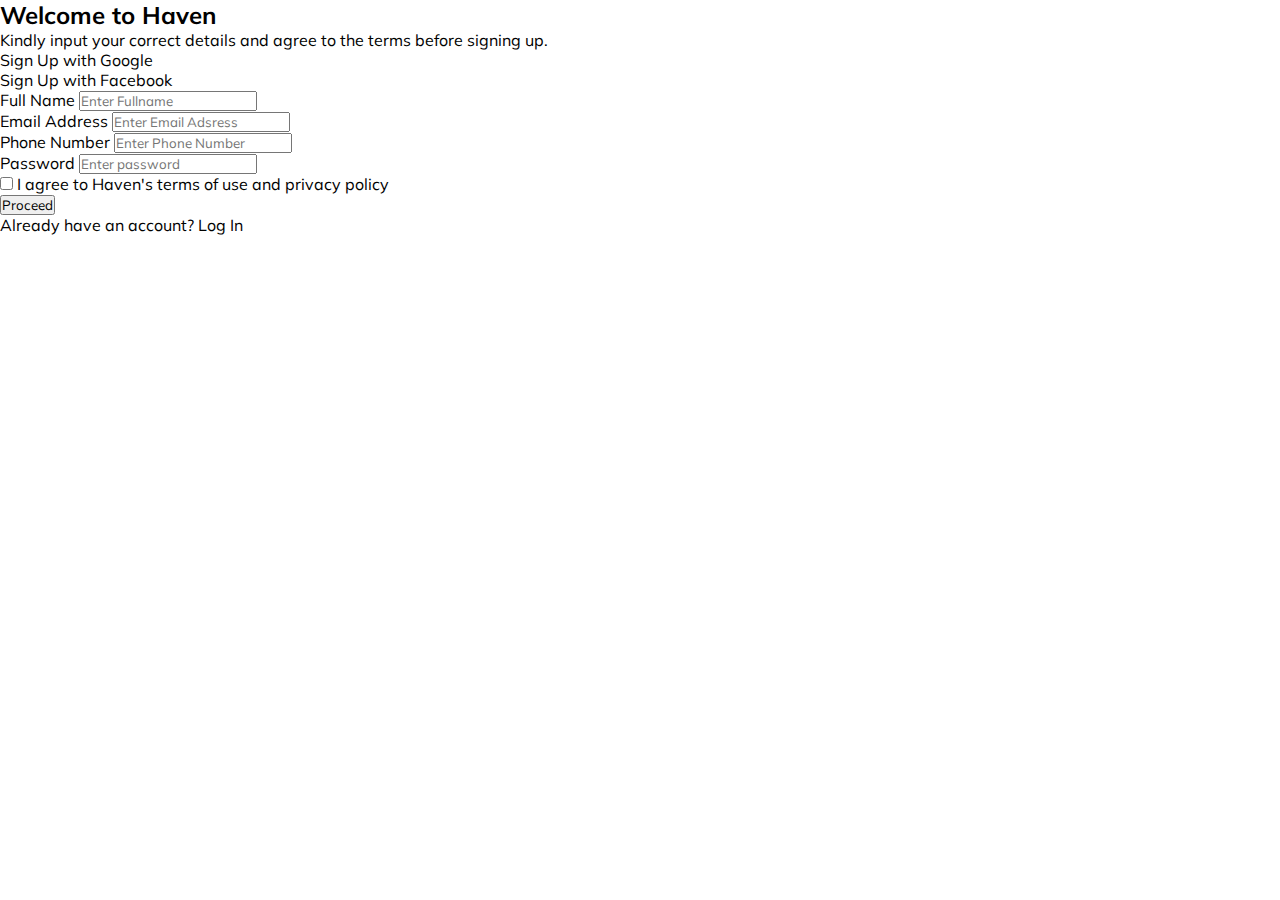
==== Form assessment/index.html @ 83aaa74c "first commit" ====
<!DOCTYPE html>
<html lang="en">
<head>
    <meta charset="UTF-8">
    <meta name="viewport" content="width=device-width, initial-scale=1.0">
    <title>Sign Up Form</title>
    <link rel="stylesheet" href="./style.css">
    <link rel="stylesheet" href="https://cdnjs.cloudflare.com/ajax/libs/font-awesome/6.5.1/css/all.min.css" integrity="sha512-DTOQO9RWCH3ppGqcWaEA1BIZOC6xxalwEsw9c2QQeAIftl+Vegovlnee1c9QX4TctnWMn13TZye+giMm8e2LwA==" crossorigin="anonymous" referrerpolicy="no-referrer"/>
</head>
<body>
    
    <div class="form-container">

        <div class="form-title">
            <h2>Welcome to Haven</h2>
            <i class="fa-solid fa-hand-sparkles"></i>
        </div>

        <div class="form-caption">
            <p>Kindly input your correct details and agree to the terms before signing up.</p>
        </div>

        <div class="google-and-facebook-buttons">

            <div class="google-button">
                <i class="fa-brands fa-google"></i>
                <p>Sign Up with Google</p>
            </div>

            <div class="facebook-button">
                <i class="fa-brands fa-facebook"></i>
                <p>Sign Up with Facebook</p>
            </div>
            
            <form class="form">

                <div class="form-group">
                    <label for="fullname">Full Name</label>
                    <input type="text" id="fullname" placeholder="Enter Fullname">
                    <p class="enter-fullname-alert" id="enter-fullname-alert"></p>
                </div>

                <div class="form-group">
                    <label for="email">Email Address</label>
                    <input type="email" id="email" placeholder="Enter Email Adsress">
                    <p class="enter-email-alert" id="enter-email-alert"></p>
                </div>

                <div class="form-group">
                    <label for="phonenumber">Phone Number</label>
                    <input type="number" id="phonenumber" placeholder="Enter Phone Number">
                    <p class="enter-phonenumber-alert" id="enter-phonenumber-alert"></p>
                </div>

                <div class="form-group">
                    <label for="password">Password</label>
                    <input type="password" id="password" placeholder="Enter password">
                    <p class="enter-password-alert" id="enter-password-alert"></p>
                </div>

                <div class="check-box-container">
                    <input type="checkbox" id="checkbox" name="checkbox" value="checkbox">
                    <label for="checkbox"> I agree to Haven's <span>terms of use</span> and <span>privacy policy</span></label>
                </div>

                <div class="button-container">
                    <button type="submit" class="button" id="button">Proceed</button>
                    <p class="already" id="already">Already have an account? <span>Log In</span></p>
                </div>
                

            </form>
        </div>

    </div>

    <script src="./index.js"></script>
</body>
</html>
---- Form assessment/style.css ----
@import url('https://fonts.googleapis.com/css2?family=Mulish&display=swap');

*{
    padding: 0;
    margin: 0;
    box-sizing: border-box;
    font-family: 'Mulish', sans-serif;
}

.form-container{
    width: 70%;
    height: auto;
}
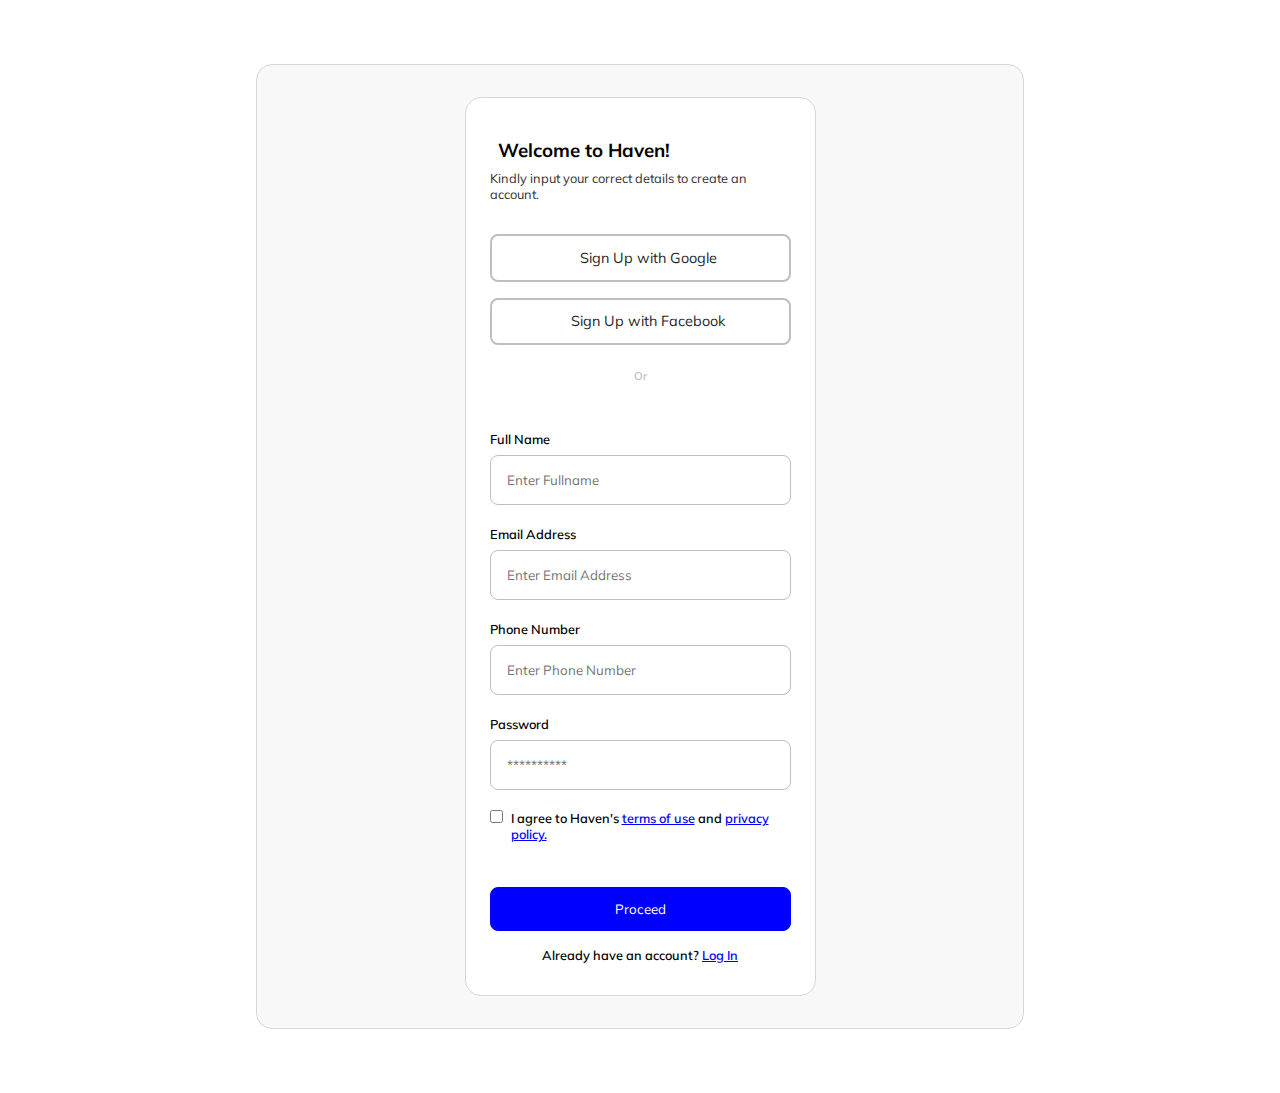
==== commit abe32797: "third commit" ====
--- a/Form assessment/index.html
+++ b/Form assessment/index.html
@@ -8,22 +8,113 @@
     <link rel="stylesheet" href="https://cdnjs.cloudflare.com/ajax/libs/font-awesome/6.5.1/css/all.min.css" integrity="sha512-DTOQO9RWCH3ppGqcWaEA1BIZOC6xxalwEsw9c2QQeAIftl+Vegovlnee1c9QX4TctnWMn13TZye+giMm8e2LwA==" crossorigin="anonymous" referrerpolicy="no-referrer"/>
 </head>
 <body>
-    
-    <div class="form-container">
 
-        <div class="form-title">
-            <h2>Welcome to Haven</h2>
-            <i class="fa-solid fa-hand-sparkles"></i>
+    <div class="sign-up-container">
+
+        <!-- <div class="left-container">
+            <div class="image-container">
+
+            </div>
+        </div> -->
+
+        <div class="right-container">
+            <div class="form-container">
+
+                <div class="form-title-and-caption">
+                    <div class="form-title">
+                        <h3>Welcome to Haven!</h3>
+                        <i class="fa-solid fa-hand-sparkles"></i>
+                    </div>
+            
+                    <div class="form-caption">
+                        <p>Kindly input your correct details to create an account.</p>
+                    </div>
+                </div>
+                
+        
+                <div class="google-and-facebook-buttons">
+        
+                    <div class="google-button">
+                        <i class="fab fa-google"></i>
+                        <p>Sign Up with Google</p>
+                    </div>
+        
+                    <div class="facebook-button">
+                        <i class="fa-brands fa-facebook"></i>
+                        <p>Sign Up with Facebook</p>
+                    </div>
+        
+                    <div class="or-container">
+                        <p>Or</p>
+                    </div>
+
+                    <p class="crossCheck" id="crossCheck"></p>
+                    
+                </div>
+        
+                <form class="form">
+        
+                    <div class="form-group">
+                        <label for="fullname">Full Name</label>
+                        <input type="text" id="fullname" placeholder="Enter Fullname">
+                        <p class="enter-fullname-alert" id="enter-fullname-alert"></p>
+                    </div>
+        
+                    <div class="form-group">
+                        <label for="email">Email Address</label>
+                        <input type="email" id="email" placeholder="Enter Email Address">
+                        <p class="enter-email-alert" id="enter-email-alert"></p>
+                    </div>
+        
+                    <div class="form-group">
+                        <label for="phonenumber">Phone Number</label>
+                        <input type="number" id="phonenumber" placeholder="Enter Phone Number">
+                        <p class="enter-phonenumber-alert" id="enter-phonenumber-alert"></p>
+                    </div>
+        
+                    <div class="form-group">
+                        <label for="password">Password</label>
+                        <input type="password" id="password" placeholder="**********">
+                        <i class="fa-regular fa-eye-slash" id="eyeIcon"></i>
+                        <p class="enter-password-alert" id="enter-password-alert"></p>
+                    </div>
+        
+                    <div class="check-box-container">
+                        <input type="checkbox" id="checkbox" name="checkbox" value="checkbox" class="checkbox">
+                        <label for="checkbox"> I agree to Haven's <span>terms of use</span> and <span>privacy policy.</span></label>
+                    </div>
+        
+                    <div class="button-container">
+                        <button type="submit" class="button" id="button">Proceed</button>
+                        <p class="already" id="already">Already have an account? <span>Log In</span></p>
+                    </div>
+                    
+        
+                </form>
+        
+            </div>
         </div>
 
-        <div class="form-caption">
-            <p>Kindly input your correct details and agree to the terms before signing up.</p>
+    </div>
+    
+    <!-- <div class="form-container">
+
+        <div class="form-title-and-caption">
+            <div class="form-title">
+                <h3>Welcome to Haven!</h3>
+                <i class="fa-solid fa-hand-sparkles"></i>
+            </div>
+    
+            <div class="form-caption">
+                <p>Kindly input your correct details to create an account.</p>
+            </div>
         </div>
+        
 
         <div class="google-and-facebook-buttons">
 
             <div class="google-button">
-                <i class="fa-brands fa-google"></i>
+                <i class="fab fa-google"></i>
                 <p>Sign Up with Google</p>
             </div>
 
@@ -31,48 +122,54 @@
                 <i class="fa-brands fa-facebook"></i>
                 <p>Sign Up with Facebook</p>
             </div>
+
+            <div class="or-container">
+                <p>Or</p>
+            </div>
             
-            <form class="form">
-
-                <div class="form-group">
-                    <label for="fullname">Full Name</label>
-                    <input type="text" id="fullname" placeholder="Enter Fullname">
-                    <p class="enter-fullname-alert" id="enter-fullname-alert"></p>
-                </div>
-
-                <div class="form-group">
-                    <label for="email">Email Address</label>
-                    <input type="email" id="email" placeholder="Enter Email Adsress">
-                    <p class="enter-email-alert" id="enter-email-alert"></p>
-                </div>
-
-                <div class="form-group">
-                    <label for="phonenumber">Phone Number</label>
-                    <input type="number" id="phonenumber" placeholder="Enter Phone Number">
-                    <p class="enter-phonenumber-alert" id="enter-phonenumber-alert"></p>
-                </div>
-
-                <div class="form-group">
-                    <label for="password">Password</label>
-                    <input type="password" id="password" placeholder="Enter password">
-                    <p class="enter-password-alert" id="enter-password-alert"></p>
-                </div>
-
-                <div class="check-box-container">
-                    <input type="checkbox" id="checkbox" name="checkbox" value="checkbox">
-                    <label for="checkbox"> I agree to Haven's <span>terms of use</span> and <span>privacy policy</span></label>
-                </div>
-
-                <div class="button-container">
-                    <button type="submit" class="button" id="button">Proceed</button>
-                    <p class="already" id="already">Already have an account? <span>Log In</span></p>
-                </div>
-                
-
-            </form>
         </div>
 
-    </div>
+        <form class="form">
+
+            <div class="form-group">
+                <label for="fullname">Full Name</label>
+                <input type="text" id="fullname" placeholder="Enter Fullname">
+                <p class="enter-fullname-alert" id="enter-fullname-alert"></p>
+            </div>
+
+            <div class="form-group">
+                <label for="email">Email Address</label>
+                <input type="email" id="email" placeholder="Enter Email Address">
+                <p class="enter-email-alert" id="enter-email-alert"></p>
+            </div>
+
+            <div class="form-group">
+                <label for="phonenumber">Phone Number</label>
+                <input type="number" id="phonenumber" placeholder="Enter Phone Number">
+                <p class="enter-phonenumber-alert" id="enter-phonenumber-alert"></p>
+            </div>
+
+            <div class="form-group">
+                <label for="password">Password</label>
+                <input type="password" id="password" placeholder="**********">
+                <i class="fa-regular fa-eye-slash"></i>
+                <p class="enter-password-alert" id="enter-password-alert"></p>
+            </div>
+
+            <div class="check-box-container">
+                <input type="checkbox" id="checkbox" name="checkbox" value="checkbox" class="checkbox">
+                <label for="checkbox"> I agree to Haven's <span>terms of use</span> and <span>privacy policy.</span></label>
+            </div>
+
+            <div class="button-container">
+                <button type="submit" class="button" id="button">Proceed</button>
+                <p class="already" id="already">Already have an account? <span>Log In</span></p>
+            </div>
+            
+
+        </form>
+
+    </div> -->
 
     <script src="./index.js"></script>
 </body>
--- a/Form assessment/style.css
+++ b/Form assessment/style.css
@@ -7,7 +7,232 @@
     font-family: 'Mulish', sans-serif;
 }
 
+.sign-up-container{
+    width: 60%;
+    height: auto;
+    background-color: #f8f8f8;
+    border-radius: 1rem;
+    border: 1px solid #d7d7d7;
+    padding: 2rem;
+    display: flex;
+    flex-direction: row;
+    align-items: start;
+    justify-content: center;
+    column-gap: 1.5rem;
+    margin: 4rem auto;
+}
+
+.right-container{
+    width: 50%;
+    height: auto;
+}
 .form-container{
-    width: 70%;
-    height: auto;
-}+    width: 100%;
+    height: auto;
+    background-color: #ffffff;
+    border-radius: 1rem;
+    border: 1px solid #d7d7d7;
+    padding: 2rem 1.5rem;
+    display: flex;
+    flex-direction: column;
+    align-items: start;
+    justify-content: start;
+    row-gap: 1.5rem;
+    /* margin: 4rem auto; */
+}
+
+.form-title-and-caption{
+    width: 90%;
+    height: auto;
+    display: flex;
+    flex-direction: column;
+    align-items: start;
+    justify-content: start;
+}
+.form-title{
+    width: 100%;
+    height: auto;
+    padding: 0.5rem;
+    display: flex;
+    flex-direction: row;
+    align-items: center;
+    justify-content: start;
+    column-gap: 0.5rem;
+}
+
+.form-title h2{
+    color: #1e1e1e;
+}
+
+.form-title i{
+    color: #CD5C5C;
+}
+
+.form-caption p{
+    font-size: 0.8rem;
+    color: #313030;
+}
+
+.form-group p{
+    color: red;
+    font-size: 0.8rem;
+}
+
+.crossCheck{
+    font-size: 0.8rem;
+    color: red;
+}
+.google-and-facebook-buttons{
+    width: 100%;
+    height: auto;
+    display: flex;
+    flex-direction: column;
+    align-items: center;
+    justify-content: center;
+    row-gap: 1rem;
+    margin-top: 0.5rem;
+}
+
+.google-button, .facebook-button{
+    width: 100%;
+    height: auto;
+    display: flex;
+    flex: row;
+    align-items: center;
+    justify-content: center;
+    column-gap: 1rem;
+    padding: 0.8rem;
+    cursor: pointer;
+    color: #1e1e1e;
+    border: 2px solid #bfbfbf;
+    font-size: i.2rem;
+    border-radius: 0.5rem;
+}
+
+.google-button p, .facebook-button p{
+    font-size: 0.9rem;
+}
+
+.google-button i, .facebook-button i{
+    font-size: 1.3rem;
+}
+
+.facebook-button i{
+    color: #1877f2;
+}
+
+.or-container{
+    width: fit-content;
+    height: auto;
+    display: flex;
+    flex-direction: column;
+    justify-content: center;
+    align-items: center;
+    margin-top: auto;
+    margin: 0.5rem 0;
+}
+
+.or-container p{
+    font-size: 0.7rem;
+    font-weight: 600;
+    color: #bfbfbf;
+    text-align: center;
+}
+
+.form{
+    width: 100%;
+    height: auto;
+    display: flex;
+    flex-direction: column;
+    align-items: start;
+    justify-content: start;
+    row-gap: 0.8rem;
+}
+
+.form-group{
+    width: 100%;
+    height: auto;
+    display: flex;
+    flex-direction: column;
+    align-items: start;
+    justify-content: start;
+    row-gap: 0.5rem;
+    position: relative;
+}
+
+.form-group i{
+    position: absolute;
+    top: 50%;
+    left: 260px;
+    font-size: 0.8rem;
+    color: #1e1e1e;
+    cursor: pointer;
+}
+
+.form-group label{
+    font-size: 0.8rem;
+    font-weight: 600;
+}
+
+.form-group input{
+    width: 100%;
+    height: auto;
+    padding: 1rem;
+    border-radius: 0.5rem;
+    border: 1px solid #bfbfbf;
+}
+
+.check-box-container{
+    width: 100%;
+    height: auto;
+    display: flex;
+    flex-direction: row;
+    justify-content: start;
+    align-items: first baseline;
+    column-gap: 0.5rem;
+}
+
+.check-box-container label{
+    font-size: 0.8rem;
+    font-weight: 600;
+}
+
+span{
+    text-decoration: underline;
+    color: #0000ff;
+    cursor: pointer;
+}
+
+.button-container{
+    width: 100%;
+    height: auto;
+    display: flex;
+    flex-direction: column;
+    align-items: center;
+    justify-content: start;
+    row-gap: 1rem;
+}
+
+.button-container button{
+    width: 100%;
+    height: auto;
+    display: flex;
+    flex: row;
+    align-items: center;
+    justify-content: center;
+    column-gap: 1rem;
+    padding: 0.8rem;
+    cursor: pointer;
+    color: white;
+    background-color: #0000ff;
+    border: 1px solid #0000ff;
+    font-size: i.2rem;
+    border-radius: 0.5rem;
+    margin-top: 2rem;
+}
+
+.button-container p{
+    font-size: 0.8rem;
+    font-weight: 600;
+}
+
